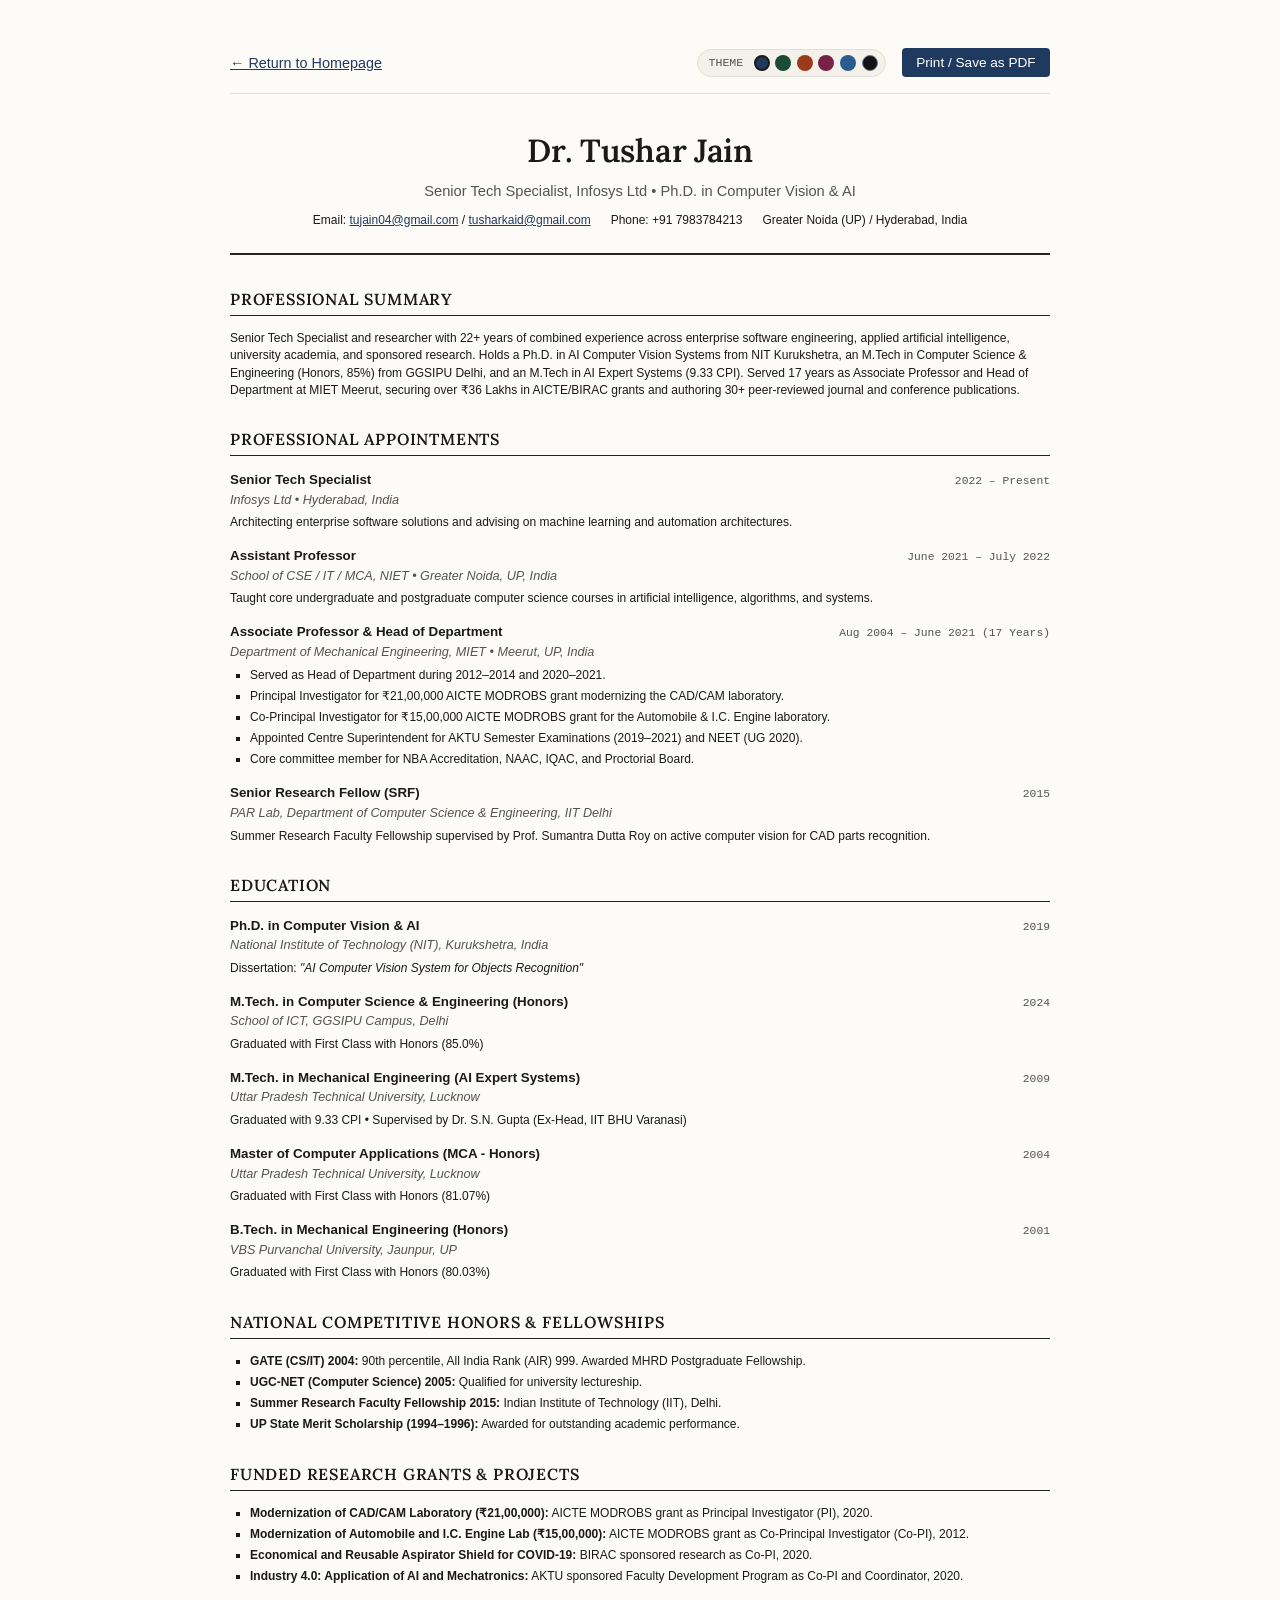
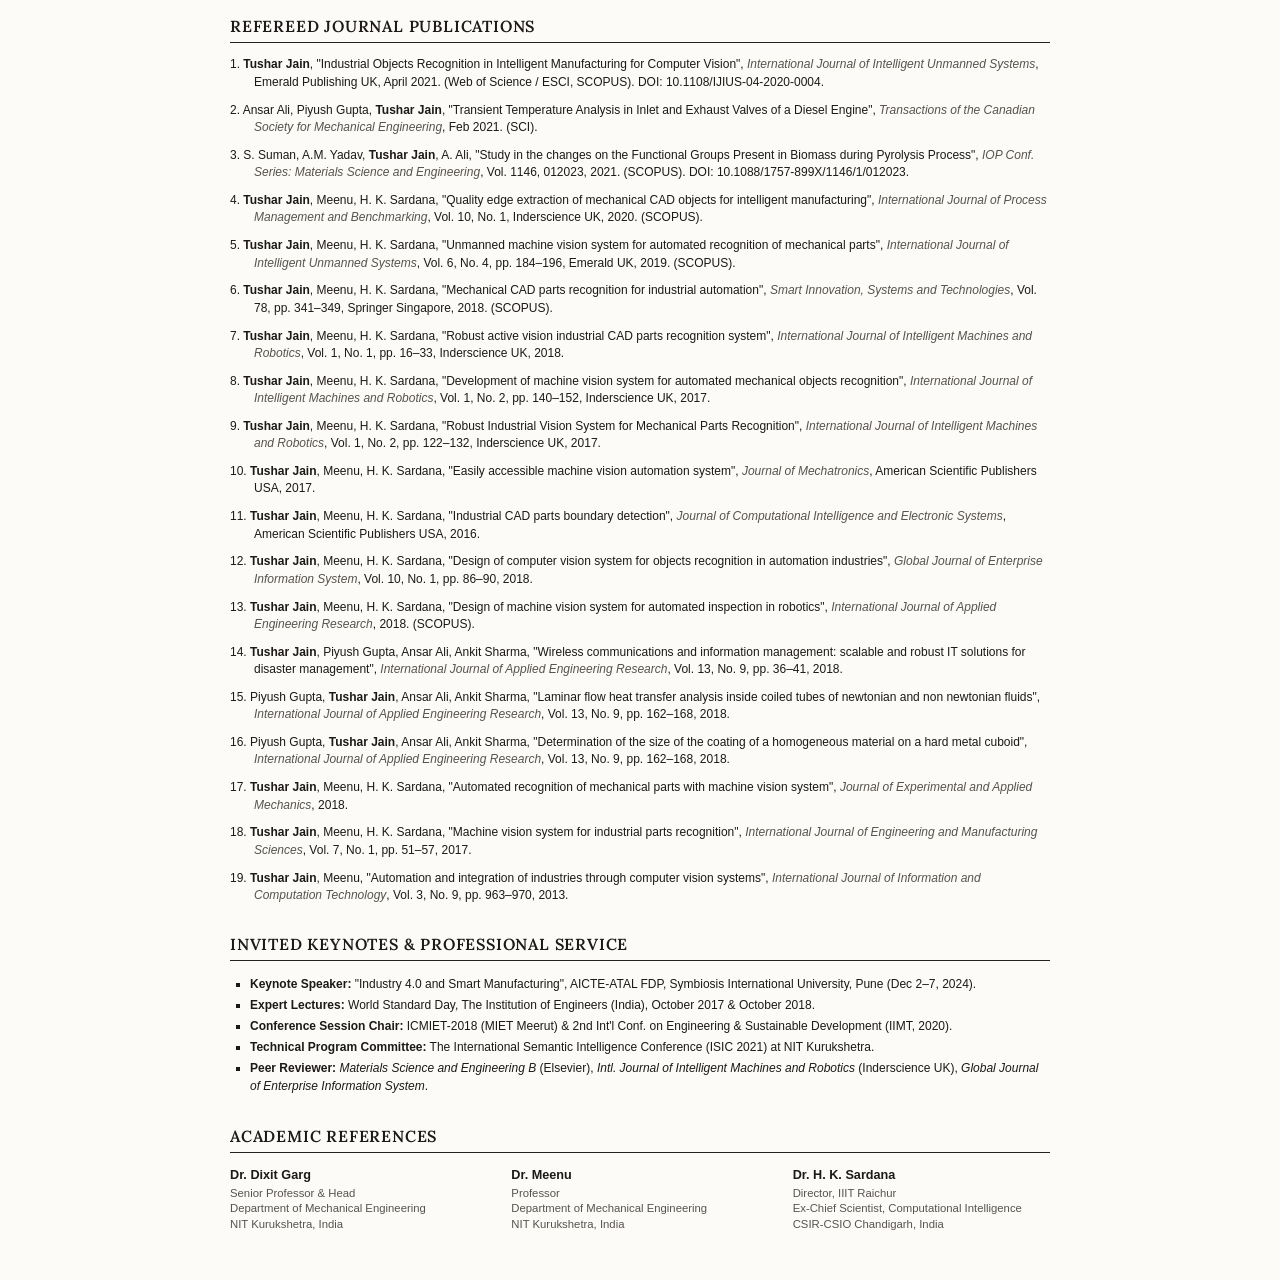
==== cv.html @ e3a0836a "Add files via upload" ====
<!DOCTYPE html>
<html lang="en" data-palette="oxford">
<head>
  <meta charset="UTF-8" />
  <meta name="viewport" content="width=device-width, initial-scale=1.0" />
  <title>Curriculum Vitae — Dr. Tushar Jain, Ph.D.</title>
  
  <link rel="icon" type="image/svg+xml" href="assets/favicon.svg" />
  <link rel="preconnect" href="https://fonts.googleapis.com" />
  <link rel="preconnect" href="https://fonts.gstatic.com" crossorigin />
  <link href="https://fonts.googleapis.com/css2?family=Lora:ital,wght@0,400;0,500;0,600;1,400;1,500&display=swap" rel="stylesheet" />

  <style>
    /* 1. Oxford Navy (Default) */
    :root, [data-palette="oxford"] {
      --bg: #fcfbf8;
      --bg-alt: #f4f1ea;
      --text: #1c1917;
      --text-muted: #57534e;
      --border: #e3ded6;
      --border-dark: #222222;
      --accent: #1e3a5f;
      --accent-tint: #eaf1f8;
    }
    /* 2. Cambridge Green */
    [data-palette="cambridge"] {
      --bg: #faf9f5;
      --bg-alt: #f0eee4;
      --text: #18201a;
      --text-muted: #4b5950;
      --border: #ded9cc;
      --border-dark: #1b4d36;
      --accent: #1b4d36;
      --accent-tint: #edf5f1;
    }
    /* 3. Tuscan Terracotta */
    [data-palette="terracotta"] {
      --bg: #faf7f2;
      --bg-alt: #f2ece4;
      --text: #261c16;
      --text-muted: #6b584d;
      --border: #e5dad0;
      --border-dark: #9a3b1a;
      --accent: #9a3b1a;
      --accent-tint: #faeee7;
    }
    /* 4. Velvet Wine */
    [data-palette="wine"] {
      --bg: #faf7f8;
      --bg-alt: #f3ebef;
      --text: #22161c;
      --text-muted: #6b515d;
      --border: #e4d7de;
      --border-dark: #782046;
      --accent: #782046;
      --accent-tint: #f8edf2;
    }
    /* 5. Nordic Slate */
    [data-palette="slate"] {
      --bg: #f8f9fa;
      --bg-alt: #eceff2;
      --text: #191e24;
      --text-muted: #5a6472;
      --border: #d8dee4;
      --border-dark: #2b5c8f;
      --accent: #2b5c8f;
      --accent-tint: #ebf2f8;
    }
    /* 6. Midnight Obsidian */
    [data-palette="obsidian"] {
      --bg: #121316;
      --bg-alt: #1a1c22;
      --text: #f1f3f7;
      --text-muted: #9da3b0;
      --border: #282b34;
      --border-dark: #4d5363;
      --accent: #60a5fa;
      --accent-tint: #1e2430;
    }

    *, *::before, *::after {
      box-sizing: border-box;
      margin: 0;
      padding: 0;
    }

    body {
      background: var(--bg);
      color: var(--text);
      font-family: -apple-system, BlinkMacSystemFont, "Segoe UI", Roboto, Helvetica, Arial, sans-serif;
      font-size: 10pt;
      line-height: 1.55;
      padding: 3rem 1.5rem;
      transition: background 0.2s ease, color 0.2s ease;
    }

    .cv-container {
      max-width: 820px;
      margin: 0 auto;
    }

    /* CV Top Actions */
    .cv-actions {
      display: flex;
      justify-content: space-between;
      align-items: center;
      margin-bottom: 2rem;
      padding-bottom: 1rem;
      border-bottom: 1px solid var(--border);
      flex-wrap: wrap;
      gap: 1rem;
    }

    .cv-actions a {
      color: var(--accent);
      text-decoration: underline;
      font-size: 0.9rem;
    }

    .cv-right-controls {
      display: flex;
      align-items: center;
      gap: 1rem;
    }

    .btn-print {
      background: var(--accent);
      color: #fff;
      border: none;
      padding: 0.45rem 0.9rem;
      font-size: 0.85rem;
      border-radius: 4px;
      cursor: pointer;
    }

    .btn-print:hover {
      opacity: 0.9;
    }

    /* Palette switcher */
    .palette-picker {
      display: flex;
      align-items: center;
      gap: 0.35rem;
      background: var(--bg-alt);
      padding: 0.25rem 0.45rem;
      border-radius: 20px;
      border: 1px solid var(--border);
    }

    .palette-picker-label {
      font-size: 0.725rem;
      color: var(--text-muted);
      font-family: monospace;
      padding: 0 0.3rem 0 0.2rem;
      text-transform: uppercase;
    }

    .palette-swatch-btn {
      width: 16px;
      height: 16px;
      border-radius: 50%;
      border: 2px solid transparent;
      cursor: pointer;
      padding: 0;
    }

    .palette-swatch-btn.active {
      border-color: var(--text);
    }

    .swatch-oxford { background: #1e3a5f; }
    .swatch-cambridge { background: #1b4d36; }
    .swatch-terracotta { background: #9a3b1a; }
    .swatch-wine { background: #782046; }
    .swatch-slate { background: #2b5c8f; }
    .swatch-obsidian { background: #121316; border: 1px solid #707684; }

    /* CV Header */
    .cv-header {
      text-align: center;
      margin-bottom: 2rem;
      padding-bottom: 1.5rem;
      border-bottom: 2px solid var(--border-dark);
    }

    .cv-name {
      font-family: 'Lora', Georgia, serif;
      font-size: 24pt;
      font-weight: 600;
      letter-spacing: -0.01em;
      margin-bottom: 0.25rem;
      color: var(--text);
    }

    .cv-role {
      font-size: 11pt;
      color: var(--text-muted);
      margin-bottom: 0.5rem;
    }

    .cv-meta {
      font-size: 9pt;
      color: var(--text);
      display: flex;
      justify-content: center;
      flex-wrap: wrap;
      gap: 1.25rem;
    }

    .cv-meta a {
      color: var(--accent);
      text-decoration: underline;
    }

    /* Section Headings */
    h2.cv-sec-heading {
      font-family: 'Lora', Georgia, serif;
      font-size: 12pt;
      font-weight: 600;
      text-transform: uppercase;
      letter-spacing: 0.05em;
      border-bottom: 1px solid var(--border-dark);
      padding-bottom: 0.2rem;
      margin-top: 1.75rem;
      margin-bottom: 0.85rem;
      color: var(--text);
    }

    /* Content Layout */
    .cv-entry {
      margin-bottom: 0.9rem;
    }

    .cv-entry-row {
      display: flex;
      justify-content: space-between;
      align-items: baseline;
    }

    .cv-entry-title {
      font-weight: 600;
      font-size: 10pt;
      color: var(--text);
    }

    .cv-entry-date {
      font-family: monospace;
      font-size: 8.5pt;
      color: var(--text-muted);
    }

    .cv-entry-sub {
      font-style: italic;
      color: var(--text-muted);
      font-size: 9.5pt;
      margin-bottom: 0.25rem;
    }

    .cv-entry-desc {
      font-size: 9pt;
      color: var(--text);
      line-height: 1.45;
    }

    ul.cv-bullets {
      list-style: square;
      padding-left: 1.25rem;
      margin-top: 0.25rem;
      font-size: 9pt;
      color: var(--text);
    }

    ul.cv-bullets li {
      margin-bottom: 0.15rem;
    }

    /* Publications List */
    .cv-pub-item {
      font-size: 9pt;
      line-height: 1.45;
      margin-bottom: 0.65rem;
      padding-left: 1.5rem;
      text-indent: -1.5rem;
      color: var(--text);
    }

    .cv-pub-item em {
      font-style: italic;
      color: var(--text-muted);
    }

    .cv-pub-item a {
      color: var(--accent);
      text-decoration: underline;
    }

    /* References */
    .cv-ref-grid {
      display: grid;
      grid-template-columns: repeat(3, 1fr);
      gap: 1.5rem;
      margin-top: 0.5rem;
    }

    .cv-ref-box {
      font-size: 8.5pt;
      line-height: 1.35;
      color: var(--text-muted);
    }

    .cv-ref-box strong {
      display: block;
      font-size: 9.5pt;
      margin-bottom: 0.15rem;
      color: var(--text);
    }

    @media print {
      body {
        padding: 0 !important;
        background: #fff !important;
        color: #000 !important;
      }
      .cv-actions {
        display: none !important;
      }
      a {
        color: #000 !important;
        text-decoration: none !important;
      }
    }
  </style>
</head>
<body>

  <div class="cv-container">
    
    <div class="cv-actions">
      <a href="index.html">&larr; Return to Homepage</a>
      
      <div class="cv-right-controls">
        <div class="palette-picker" role="radiogroup" aria-label="Color Palette">
          <span class="palette-picker-label">Theme</span>
          <button type="button" class="palette-swatch-btn swatch-oxford active" data-palette-set="oxford" title="Oxford Navy"></button>
          <button type="button" class="palette-swatch-btn swatch-cambridge" data-palette-set="cambridge" title="Cambridge Green"></button>
          <button type="button" class="palette-swatch-btn swatch-terracotta" data-palette-set="terracotta" title="Terracotta"></button>
          <button type="button" class="palette-swatch-btn swatch-wine" data-palette-set="wine" title="Wine"></button>
          <button type="button" class="palette-swatch-btn swatch-slate" data-palette-set="slate" title="Slate"></button>
          <button type="button" class="palette-swatch-btn swatch-obsidian" data-palette-set="obsidian" title="Obsidian Dark"></button>
        </div>

        <button class="btn-print" onclick="window.print()">Print / Save as PDF</button>
      </div>
    </div>

    <header class="cv-header">
      <h1 class="cv-name">Dr. Tushar Jain</h1>
      <div class="cv-role">Senior Tech Specialist, Infosys Ltd &bull; Ph.D. in Computer Vision &amp; AI</div>
      <div class="cv-meta">
        <span>Email: <a href="mailto:tujain04@gmail.com">tujain04@gmail.com</a> / <a href="mailto:tusharkaid@gmail.com">tusharkaid@gmail.com</a></span>
        <span>Phone: +91 7983784213</span>
        <span>Greater Noida (UP) / Hyderabad, India</span>
      </div>
    </header>

    <!-- Professional Summary -->
    <section>
      <h2 class="cv-sec-heading">Professional Summary</h2>
      <p class="cv-entry-desc">
        Senior Tech Specialist and researcher with 22+ years of combined experience across enterprise software engineering, applied artificial intelligence, university academia, and sponsored research. Holds a Ph.D. in AI Computer Vision Systems from NIT Kurukshetra, an M.Tech in Computer Science &amp; Engineering (Honors, 85%) from GGSIPU Delhi, and an M.Tech in AI Expert Systems (9.33 CPI). Served 17 years as Associate Professor and Head of Department at MIET Meerut, securing over ₹36 Lakhs in AICTE/BIRAC grants and authoring 30+ peer-reviewed journal and conference publications.
      </p>
    </section>

    <!-- Professional Experience -->
    <section>
      <h2 class="cv-sec-heading">Professional Appointments</h2>

      <div class="cv-entry">
        <div class="cv-entry-row">
          <span class="cv-entry-title">Senior Tech Specialist</span>
          <span class="cv-entry-date">2022 &ndash; Present</span>
        </div>
        <div class="cv-entry-sub">Infosys Ltd &bull; Hyderabad, India</div>
        <div class="cv-entry-desc">
          Architecting enterprise software solutions and advising on machine learning and automation architectures.
        </div>
      </div>

      <div class="cv-entry">
        <div class="cv-entry-row">
          <span class="cv-entry-title">Assistant Professor</span>
          <span class="cv-entry-date">June 2021 &ndash; July 2022</span>
        </div>
        <div class="cv-entry-sub">School of CSE / IT / MCA, NIET &bull; Greater Noida, UP, India</div>
        <div class="cv-entry-desc">
          Taught core undergraduate and postgraduate computer science courses in artificial intelligence, algorithms, and systems.
        </div>
      </div>

      <div class="cv-entry">
        <div class="cv-entry-row">
          <span class="cv-entry-title">Associate Professor &amp; Head of Department</span>
          <span class="cv-entry-date">Aug 2004 &ndash; June 2021 (17 Years)</span>
        </div>
        <div class="cv-entry-sub">Department of Mechanical Engineering, MIET &bull; Meerut, UP, India</div>
        <ul class="cv-bullets">
          <li>Served as Head of Department during 2012&ndash;2014 and 2020&ndash;2021.</li>
          <li>Principal Investigator for ₹21,00,000 AICTE MODROBS grant modernizing the CAD/CAM laboratory.</li>
          <li>Co-Principal Investigator for ₹15,00,000 AICTE MODROBS grant for the Automobile &amp; I.C. Engine laboratory.</li>
          <li>Appointed Centre Superintendent for AKTU Semester Examinations (2019&ndash;2021) and NEET (UG 2020).</li>
          <li>Core committee member for NBA Accreditation, NAAC, IQAC, and Proctorial Board.</li>
        </ul>
      </div>

      <div class="cv-entry">
        <div class="cv-entry-row">
          <span class="cv-entry-title">Senior Research Fellow (SRF)</span>
          <span class="cv-entry-date">2015</span>
        </div>
        <div class="cv-entry-sub">PAR Lab, Department of Computer Science &amp; Engineering, IIT Delhi</div>
        <div class="cv-entry-desc">
          Summer Research Faculty Fellowship supervised by Prof. Sumantra Dutta Roy on active computer vision for CAD parts recognition.
        </div>
      </div>
    </section>

    <!-- Education -->
    <section>
      <h2 class="cv-sec-heading">Education</h2>

      <div class="cv-entry">
        <div class="cv-entry-row">
          <span class="cv-entry-title">Ph.D. in Computer Vision &amp; AI</span>
          <span class="cv-entry-date">2019</span>
        </div>
        <div class="cv-entry-sub">National Institute of Technology (NIT), Kurukshetra, India</div>
        <div class="cv-entry-desc">
          Dissertation: <em>"AI Computer Vision System for Objects Recognition"</em>
        </div>
      </div>

      <div class="cv-entry">
        <div class="cv-entry-row">
          <span class="cv-entry-title">M.Tech. in Computer Science &amp; Engineering (Honors)</span>
          <span class="cv-entry-date">2024</span>
        </div>
        <div class="cv-entry-sub">School of ICT, GGSIPU Campus, Delhi</div>
        <div class="cv-entry-desc">Graduated with First Class with Honors (85.0%)</div>
      </div>

      <div class="cv-entry">
        <div class="cv-entry-row">
          <span class="cv-entry-title">M.Tech. in Mechanical Engineering (AI Expert Systems)</span>
          <span class="cv-entry-date">2009</span>
        </div>
        <div class="cv-entry-sub">Uttar Pradesh Technical University, Lucknow</div>
        <div class="cv-entry-desc">Graduated with 9.33 CPI &bull; Supervised by Dr. S.N. Gupta (Ex-Head, IIT BHU Varanasi)</div>
      </div>

      <div class="cv-entry">
        <div class="cv-entry-row">
          <span class="cv-entry-title">Master of Computer Applications (MCA - Honors)</span>
          <span class="cv-entry-date">2004</span>
        </div>
        <div class="cv-entry-sub">Uttar Pradesh Technical University, Lucknow</div>
        <div class="cv-entry-desc">Graduated with First Class with Honors (81.07%)</div>
      </div>

      <div class="cv-entry">
        <div class="cv-entry-row">
          <span class="cv-entry-title">B.Tech. in Mechanical Engineering (Honors)</span>
          <span class="cv-entry-date">2001</span>
        </div>
        <div class="cv-entry-sub">VBS Purvanchal University, Jaunpur, UP</div>
        <div class="cv-entry-desc">Graduated with First Class with Honors (80.03%)</div>
      </div>
    </section>

    <!-- National Honors -->
    <section>
      <h2 class="cv-sec-heading">National Competitive Honors &amp; Fellowships</h2>
      <ul class="cv-bullets">
        <li><strong>GATE (CS/IT) 2004:</strong> 90th percentile, All India Rank (AIR) 999. Awarded MHRD Postgraduate Fellowship.</li>
        <li><strong>UGC-NET (Computer Science) 2005:</strong> Qualified for university lectureship.</li>
        <li><strong>Summer Research Faculty Fellowship 2015:</strong> Indian Institute of Technology (IIT), Delhi.</li>
        <li><strong>UP State Merit Scholarship (1994&ndash;1996):</strong> Awarded for outstanding academic performance.</li>
      </ul>
    </section>

    <!-- Sponsored Research Grants -->
    <section>
      <h2 class="cv-sec-heading">Funded Research Grants &amp; Projects</h2>
      <ul class="cv-bullets">
        <li><strong>Modernization of CAD/CAM Laboratory (₹21,00,000):</strong> AICTE MODROBS grant as Principal Investigator (PI), 2020.</li>
        <li><strong>Modernization of Automobile and I.C. Engine Lab (₹15,00,000):</strong> AICTE MODROBS grant as Co-Principal Investigator (Co-PI), 2012.</li>
        <li><strong>Economical and Reusable Aspirator Shield for COVID-19:</strong> BIRAC sponsored research as Co-PI, 2020.</li>
        <li><strong>Industry 4.0: Application of AI and Mechatronics:</strong> AKTU sponsored Faculty Development Program as Co-PI and Coordinator, 2020.</li>
      </ul>
    </section>

    <!-- Refereed Journal Publications -->
    <section>
      <h2 class="cv-sec-heading">Refereed Journal Publications</h2>

      <div class="cv-pub-item">
        1. <strong>Tushar Jain</strong>, "Industrial Objects Recognition in Intelligent Manufacturing for Computer Vision", <em>International Journal of Intelligent Unmanned Systems</em>, Emerald Publishing UK, April 2021. (Web of Science / ESCI, SCOPUS). DOI: 10.1108/IJIUS-04-2020-0004.
      </div>
      <div class="cv-pub-item">
        2. Ansar Ali, Piyush Gupta, <strong>Tushar Jain</strong>, "Transient Temperature Analysis in Inlet and Exhaust Valves of a Diesel Engine", <em>Transactions of the Canadian Society for Mechanical Engineering</em>, Feb 2021. (SCI).
      </div>
      <div class="cv-pub-item">
        3. S. Suman, A.M. Yadav, <strong>Tushar Jain</strong>, A. Ali, "Study in the changes on the Functional Groups Present in Biomass during Pyrolysis Process", <em>IOP Conf. Series: Materials Science and Engineering</em>, Vol. 1146, 012023, 2021. (SCOPUS). DOI: 10.1088/1757-899X/1146/1/012023.
      </div>
      <div class="cv-pub-item">
        4. <strong>Tushar Jain</strong>, Meenu, H. K. Sardana, "Quality edge extraction of mechanical CAD objects for intelligent manufacturing", <em>International Journal of Process Management and Benchmarking</em>, Vol. 10, No. 1, Inderscience UK, 2020. (SCOPUS).
      </div>
      <div class="cv-pub-item">
        5. <strong>Tushar Jain</strong>, Meenu, H. K. Sardana, "Unmanned machine vision system for automated recognition of mechanical parts", <em>International Journal of Intelligent Unmanned Systems</em>, Vol. 6, No. 4, pp. 184–196, Emerald UK, 2019. (SCOPUS).
      </div>
      <div class="cv-pub-item">
        6. <strong>Tushar Jain</strong>, Meenu, H. K. Sardana, "Mechanical CAD parts recognition for industrial automation", <em>Smart Innovation, Systems and Technologies</em>, Vol. 78, pp. 341–349, Springer Singapore, 2018. (SCOPUS).
      </div>
      <div class="cv-pub-item">
        7. <strong>Tushar Jain</strong>, Meenu, H. K. Sardana, "Robust active vision industrial CAD parts recognition system", <em>International Journal of Intelligent Machines and Robotics</em>, Vol. 1, No. 1, pp. 16–33, Inderscience UK, 2018.
      </div>
      <div class="cv-pub-item">
        8. <strong>Tushar Jain</strong>, Meenu, H. K. Sardana, "Development of machine vision system for automated mechanical objects recognition", <em>International Journal of Intelligent Machines and Robotics</em>, Vol. 1, No. 2, pp. 140–152, Inderscience UK, 2017.
      </div>
      <div class="cv-pub-item">
        9. <strong>Tushar Jain</strong>, Meenu, H. K. Sardana, "Robust Industrial Vision System for Mechanical Parts Recognition", <em>International Journal of Intelligent Machines and Robotics</em>, Vol. 1, No. 2, pp. 122–132, Inderscience UK, 2017.
      </div>
      <div class="cv-pub-item">
        10. <strong>Tushar Jain</strong>, Meenu, H. K. Sardana, "Easily accessible machine vision automation system", <em>Journal of Mechatronics</em>, American Scientific Publishers USA, 2017.
      </div>
      <div class="cv-pub-item">
        11. <strong>Tushar Jain</strong>, Meenu, H. K. Sardana, "Industrial CAD parts boundary detection", <em>Journal of Computational Intelligence and Electronic Systems</em>, American Scientific Publishers USA, 2016.
      </div>
      <div class="cv-pub-item">
        12. <strong>Tushar Jain</strong>, Meenu, H. K. Sardana, "Design of computer vision system for objects recognition in automation industries", <em>Global Journal of Enterprise Information System</em>, Vol. 10, No. 1, pp. 86–90, 2018.
      </div>
      <div class="cv-pub-item">
        13. <strong>Tushar Jain</strong>, Meenu, H. K. Sardana, "Design of machine vision system for automated inspection in robotics", <em>International Journal of Applied Engineering Research</em>, 2018. (SCOPUS).
      </div>
      <div class="cv-pub-item">
        14. <strong>Tushar Jain</strong>, Piyush Gupta, Ansar Ali, Ankit Sharma, "Wireless communications and information management: scalable and robust IT solutions for disaster management", <em>International Journal of Applied Engineering Research</em>, Vol. 13, No. 9, pp. 36–41, 2018.
      </div>
      <div class="cv-pub-item">
        15. Piyush Gupta, <strong>Tushar Jain</strong>, Ansar Ali, Ankit Sharma, "Laminar flow heat transfer analysis inside coiled tubes of newtonian and non newtonian fluids", <em>International Journal of Applied Engineering Research</em>, Vol. 13, No. 9, pp. 162–168, 2018.
      </div>
      <div class="cv-pub-item">
        16. Piyush Gupta, <strong>Tushar Jain</strong>, Ansar Ali, Ankit Sharma, "Determination of the size of the coating of a homogeneous material on a hard metal cuboid", <em>International Journal of Applied Engineering Research</em>, Vol. 13, No. 9, pp. 162–168, 2018.
      </div>
      <div class="cv-pub-item">
        17. <strong>Tushar Jain</strong>, Meenu, H. K. Sardana, "Automated recognition of mechanical parts with machine vision system", <em>Journal of Experimental and Applied Mechanics</em>, 2018.
      </div>
      <div class="cv-pub-item">
        18. <strong>Tushar Jain</strong>, Meenu, H. K. Sardana, "Machine vision system for industrial parts recognition", <em>International Journal of Engineering and Manufacturing Sciences</em>, Vol. 7, No. 1, pp. 51–57, 2017.
      </div>
      <div class="cv-pub-item">
        19. <strong>Tushar Jain</strong>, Meenu, "Automation and integration of industries through computer vision systems", <em>International Journal of Information and Computation Technology</em>, Vol. 3, No. 9, pp. 963–970, 2013.
      </div>
    </section>

    <!-- Keynotes & Service -->
    <section>
      <h2 class="cv-sec-heading">Invited Keynotes &amp; Professional Service</h2>
      <ul class="cv-bullets">
        <li><strong>Keynote Speaker:</strong> "Industry 4.0 and Smart Manufacturing", AICTE-ATAL FDP, Symbiosis International University, Pune (Dec 2–7, 2024).</li>
        <li><strong>Expert Lectures:</strong> World Standard Day, The Institution of Engineers (India), October 2017 &amp; October 2018.</li>
        <li><strong>Conference Session Chair:</strong> ICMIET-2018 (MIET Meerut) &amp; 2nd Int'l Conf. on Engineering &amp; Sustainable Development (IIMT, 2020).</li>
        <li><strong>Technical Program Committee:</strong> The International Semantic Intelligence Conference (ISIC 2021) at NIT Kurukshetra.</li>
        <li><strong>Peer Reviewer:</strong> <em>Materials Science and Engineering B</em> (Elsevier), <em>Intl. Journal of Intelligent Machines and Robotics</em> (Inderscience UK), <em>Global Journal of Enterprise Information System</em>.</li>
      </ul>
    </section>

    <!-- References -->
    <section>
      <h2 class="cv-sec-heading">Academic References</h2>
      <div class="cv-ref-grid">
        <div class="cv-ref-box">
          <strong>Dr. Dixit Garg</strong>
          Senior Professor &amp; Head<br/>
          Department of Mechanical Engineering<br/>
          NIT Kurukshetra, India
        </div>
        <div class="cv-ref-box">
          <strong>Dr. Meenu</strong>
          Professor<br/>
          Department of Mechanical Engineering<br/>
          NIT Kurukshetra, India
        </div>
        <div class="cv-ref-box">
          <strong>Dr. H. K. Sardana</strong>
          Director, IIIT Raichur<br/>
          Ex-Chief Scientist, Computational Intelligence<br/>
          CSIR-CSIO Chandigarh, India
        </div>
      </div>
    </section>

  </div>

  <script>
    (function() {
      var saved = localStorage.getItem('dr-tushar-palette') || 'oxford';
      applyPalette(saved);

      var buttons = document.querySelectorAll('.palette-swatch-btn');
      buttons.forEach(function(btn) {
        btn.addEventListener('click', function() {
          var target = btn.getAttribute('data-palette-set');
          applyPalette(target);
          localStorage.setItem('dr-tushar-palette', target);
        });
      });

      function applyPalette(name) {
        document.documentElement.setAttribute('data-palette', name);
        buttons.forEach(function(b) {
          if (b.getAttribute('data-palette-set') === name) {
            b.classList.add('active');
          } else {
            b.classList.remove('active');
          }
        });
      }
    })();
  </script>

</body>
</html>
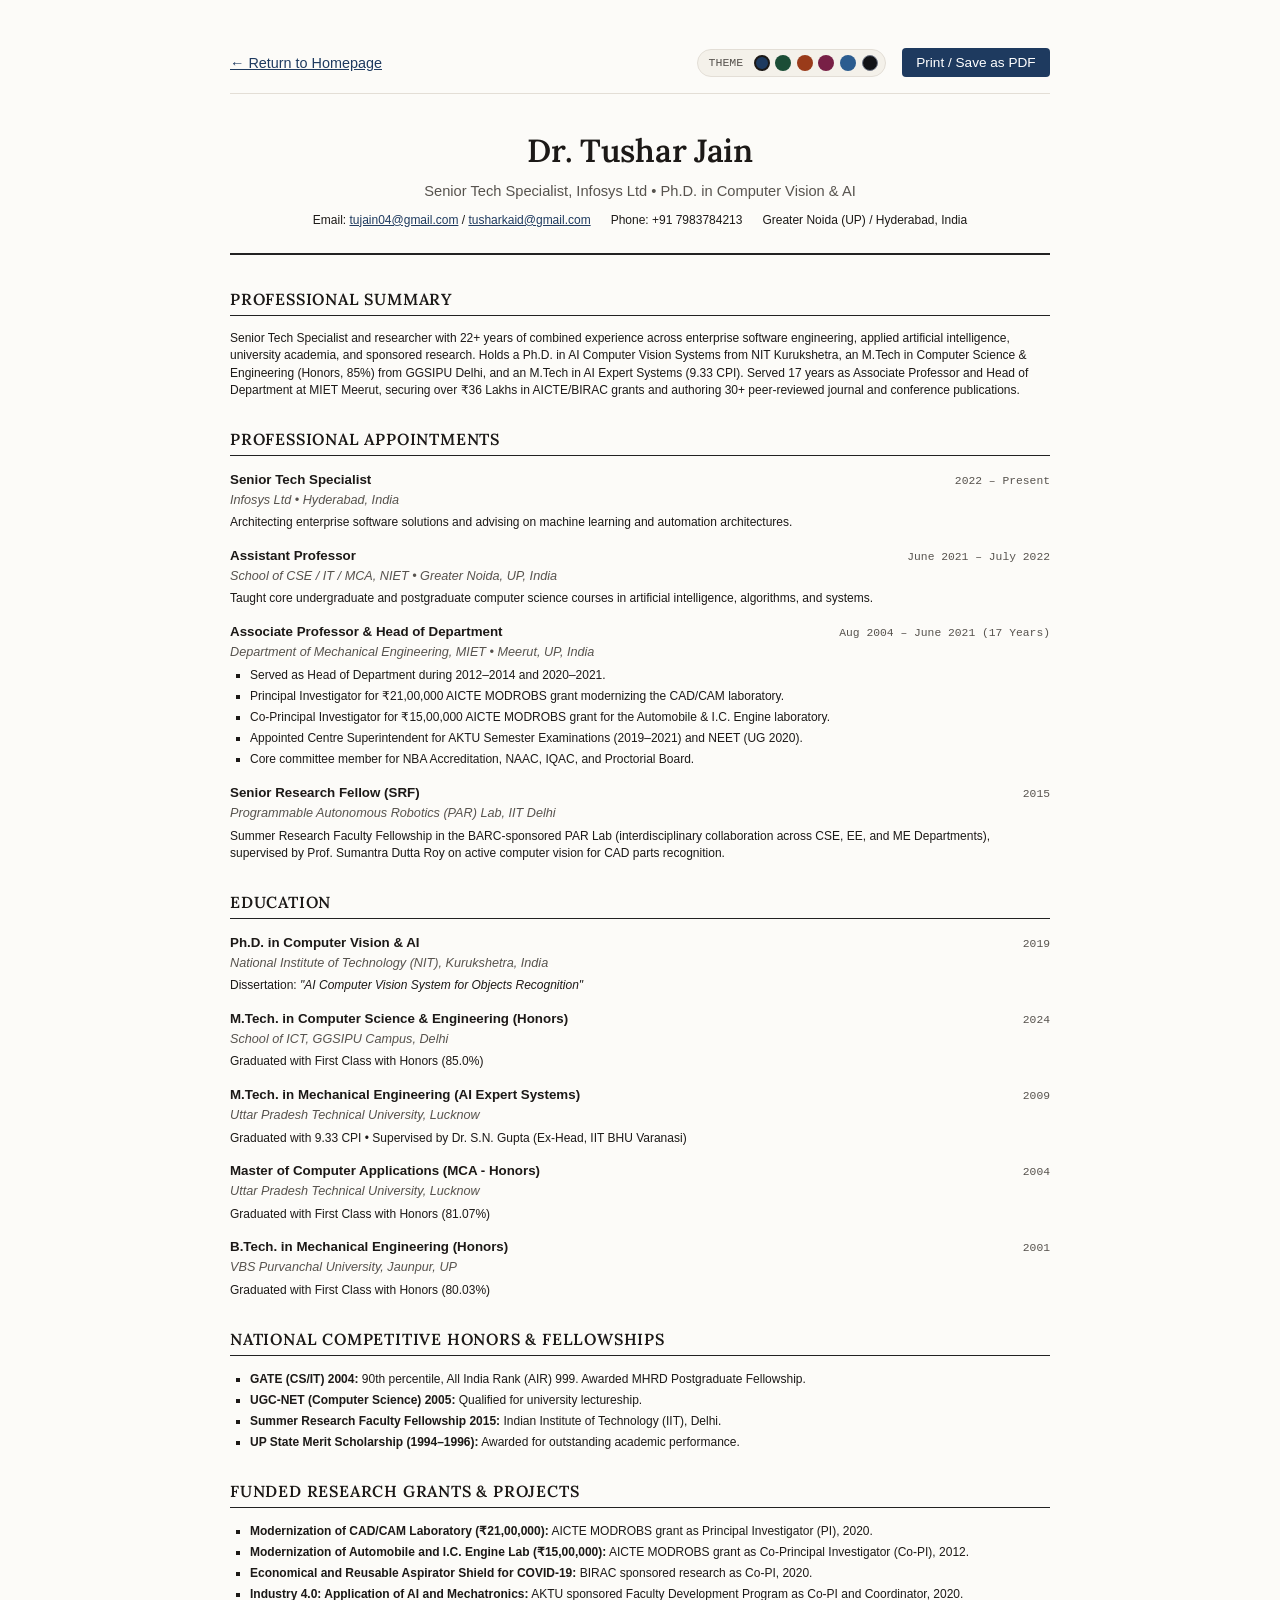
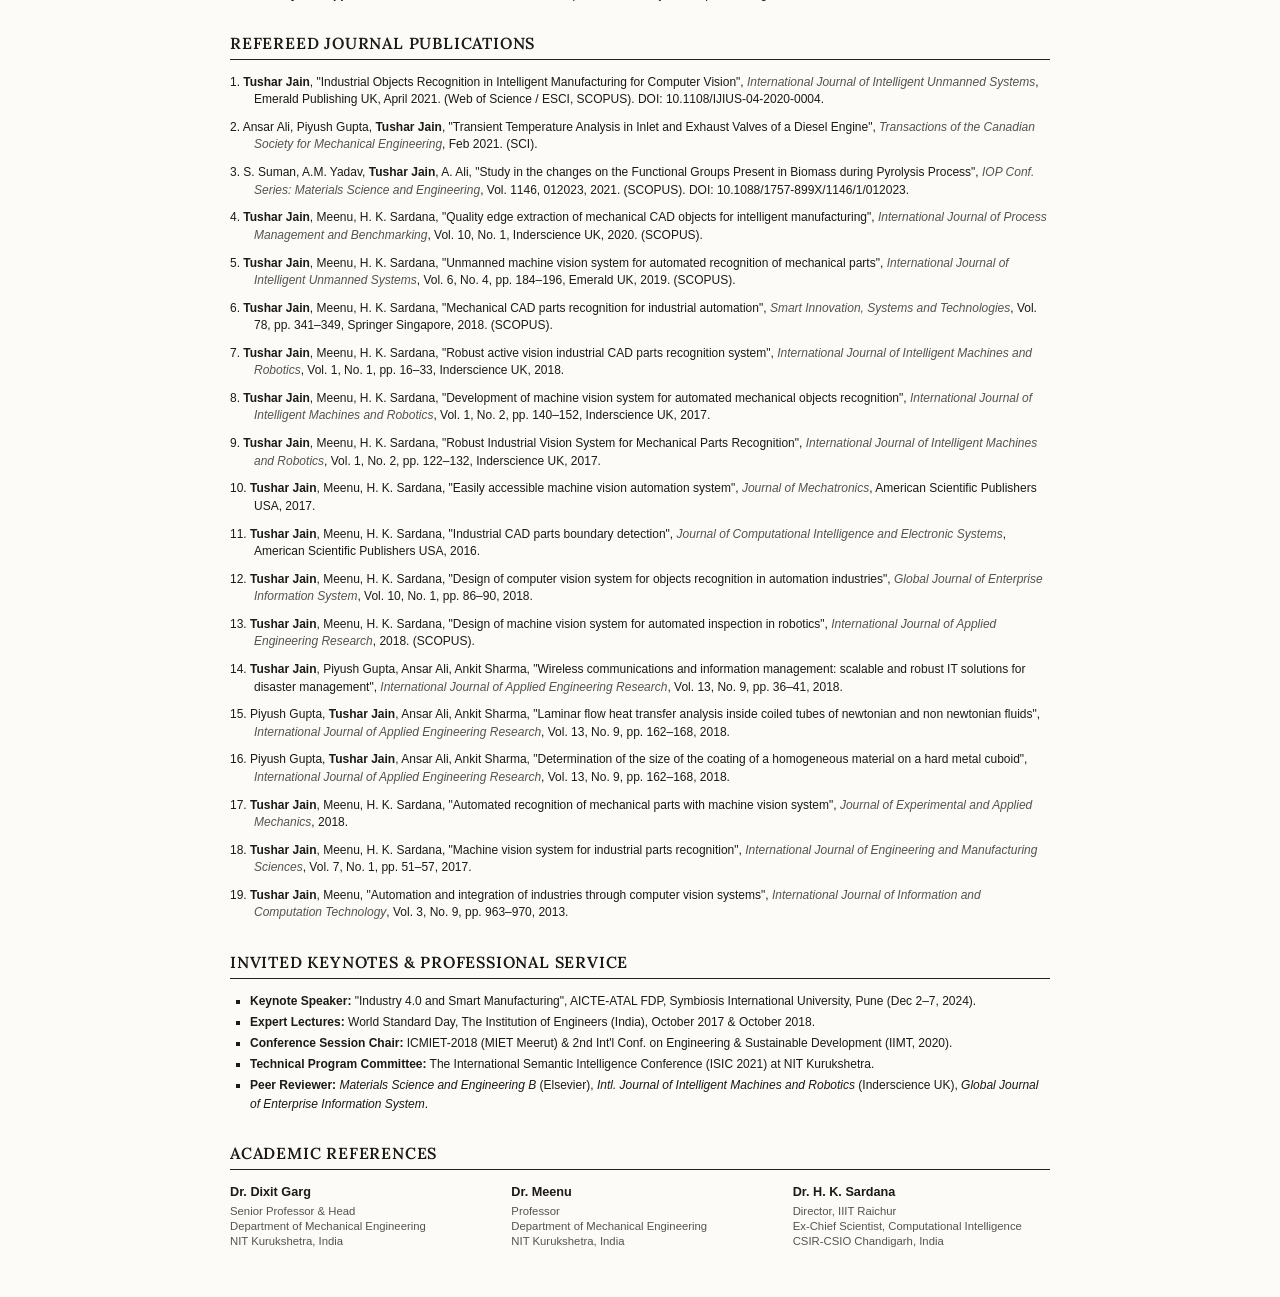
==== commit 4f6eaf93: "Add files via upload" ====
--- a/cv.html
+++ b/cv.html
@@ -418,9 +418,9 @@
           <span class="cv-entry-title">Senior Research Fellow (SRF)</span>
           <span class="cv-entry-date">2015</span>
         </div>
-        <div class="cv-entry-sub">PAR Lab, Department of Computer Science &amp; Engineering, IIT Delhi</div>
+        <div class="cv-entry-sub">Programmable Autonomous Robotics (PAR) Lab, IIT Delhi</div>
         <div class="cv-entry-desc">
-          Summer Research Faculty Fellowship supervised by Prof. Sumantra Dutta Roy on active computer vision for CAD parts recognition.
+          Summer Research Faculty Fellowship in the BARC-sponsored PAR Lab (interdisciplinary collaboration across CSE, EE, and ME Departments), supervised by Prof. Sumantra Dutta Roy on active computer vision for CAD parts recognition.
         </div>
       </div>
     </section>
